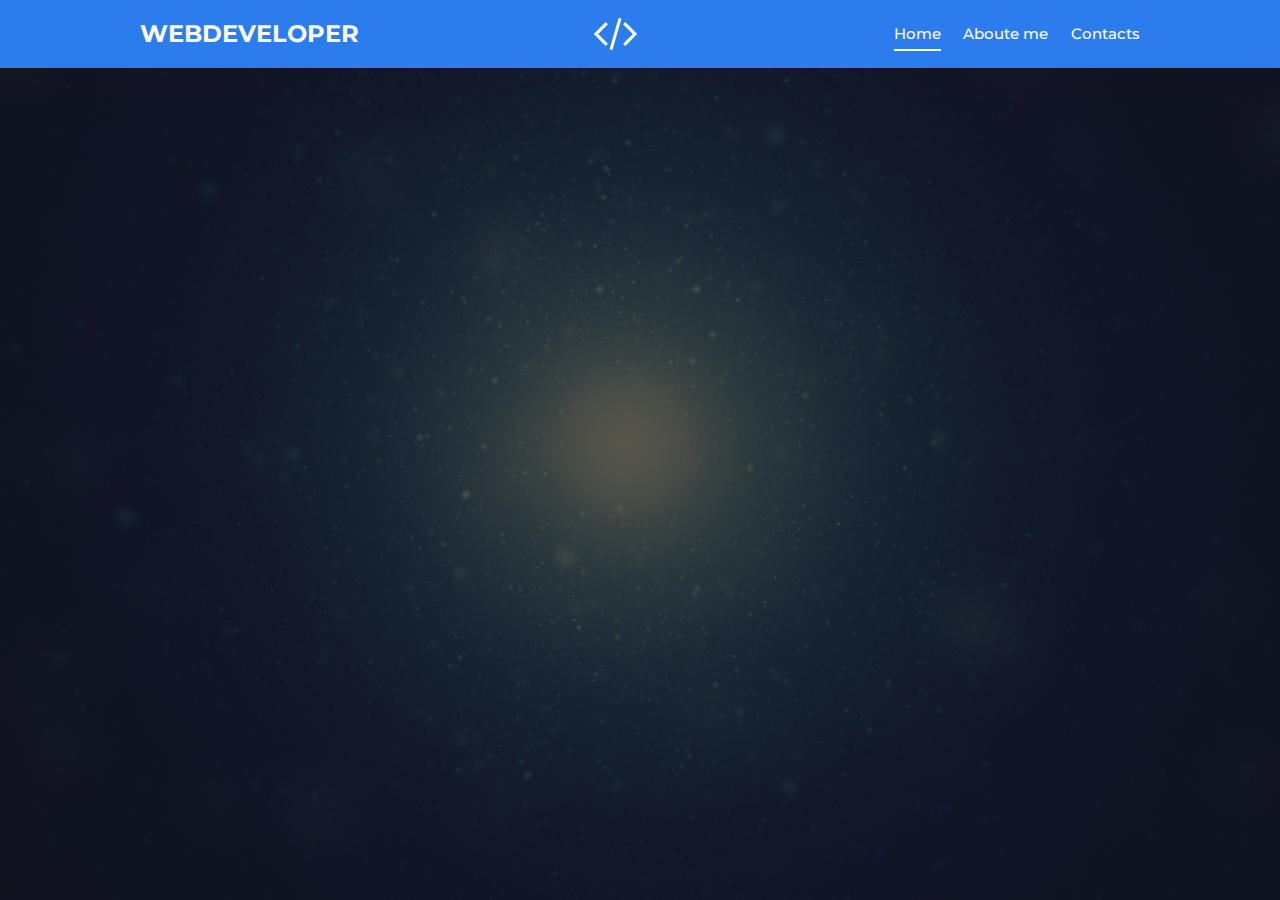
==== index.html @ 85d481ac "Site header" ====
<!DOCTYPE html>
<html lang="en">

<head>
  <meta charset="UTF-8">
  <link rel="preconnect" href="https://fonts.gstatic.com">
  <link href="https://fonts.googleapis.com/css2?family=Montserrat:wght@300;400;500;700&display=swap" rel="stylesheet">
  <link rel="stylesheet" href="css/style.css">
  <title>Personal folio</title>
</head>

<body>
  <div class="page">
    <div class="header">

      <div class="container">
        <div class="header-inner">

          <div class="header-brand">
            WEBDEVELOPER
          </div>
          
          <div class="header-logo">
            <img src="img/code.svg" alt="logo">
          </div>
          
          <nav class="header-nav">
            <a class="header-nav-link active" href="#">Home</a>
            <a class="header-nav-link" href="#">Aboute me</a>
            <a class="header-nav-link" href="#">Contacts</a>
          </nav>
          
        </div>
      </div>

    </div>
  </div>
</body>
 
</html>
---- css/style.css ----
html {
  font-size: 15px;
}

body {
  margin: 0;

  font-family: "Montserrat", sans-serif;
  font-size: 1rem;
  line-height: 1.6;
}

*,
*:before,
*:after {
  box-sizing: border-box;
}

h1,
h2,
h3,
h4,
h5,
h6 {
  margin: 0;
}

p {
  margin: 0 0 10px;
}

.container {
  width: 100%;
  max-width: 1000px;
  margin: 0 auto;
}

/* Page 
==============*/
.page {
  width: 100%;
  height: 100vh;

  background: url("../img/bg.jpg") center no-repeat;
  background-size: cover;
}

/* Header 
==============*/

.header {
  padding: 1rem 0;
  background-color: #2b7ded;
}

.header-inner {
  display: flex;
  justify-content: space-between;
  align-items: center;
}

.header-brand {
  font-size: 1.6rem;
  font-weight: 700;
  color: #fff;
  text-transform: uppercase;
}

.header-logo img {
  display: block;
}

.header-nav {
  display: flex;
}

.header-nav-link {
  margin-left: 1.5rem;

  color: #fff;
  font-size: 1rem;
  font-weight: 500;
  text-decoration: none;

  transition: color .2s linear;
}

.header-nav-link:hover {
  color:#a8ccff
}

.header-nav-link.active {
  position: relative;
}

.header-nav-link.active:after {
  content: '';
  width: 100%;
  height: 2px;
  background-color: #fff;

  position: absolute;
  left: 0;
  bottom: -5px;
}
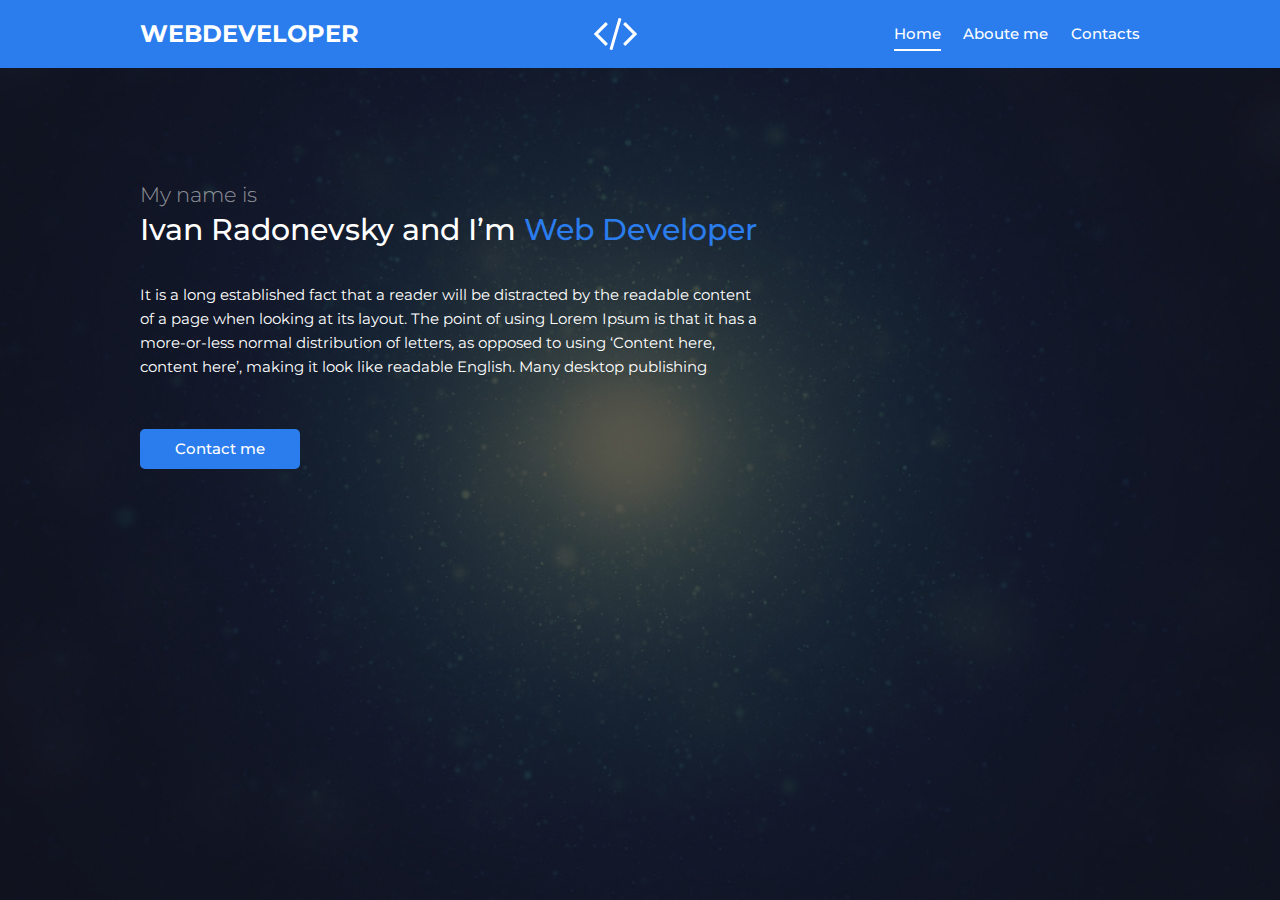
==== commit 1d4340e9: "Home page" ====
--- a/index.html
+++ b/index.html
@@ -11,30 +11,45 @@
 
 <body>
   <div class="page">
-    <div class="header">
-
+    <!-- Header -->
+    <header class="header">
       <div class="container">
         <div class="header-inner">
 
           <div class="header-brand">
             WEBDEVELOPER
           </div>
-          
+
           <div class="header-logo">
             <img src="img/code.svg" alt="logo">
           </div>
-          
+
           <nav class="header-nav">
             <a class="header-nav-link active" href="#">Home</a>
             <a class="header-nav-link" href="#">Aboute me</a>
             <a class="header-nav-link" href="#">Contacts</a>
           </nav>
-          
+
         </div>
+      </div> <!-- /.container -->
+    </header>
+
+
+    <div class="container">
+      <div class="content">
+        <h2 class="subtitle">My name is</h2>
+        <h1 class="title">Ivan Radonevsky and I’m <span>Web Developer</span></h1>
+        <div class="text">
+          <p>It is a long established fact that a reader will be distracted by the readable content of a page when
+            looking at its layout. The point of using Lorem Ipsum is that it has a more-or-less normal distribution of
+            letters, as opposed to using ‘Content here, content here’, making it look like readable English. Many
+            desktop publishing</p>
+        </div>
+        <a class="btn" href="#">Contact me</a>
       </div>
+    </div>
 
-    </div>
-  </div>
+  </div> <!-- /.page -->
 </body>
- 
+
 </html>--- a/css/style.css
+++ b/css/style.css
@@ -49,6 +49,7 @@
 ==============*/
 
 .header {
+  margin-bottom: 110px;
   padding: 1rem 0;
   background-color: #2b7ded;
 }
@@ -104,3 +105,57 @@
   bottom: -5px;
 }
 
+/* Content 
+==============*/
+
+.content {
+  width: 622px;
+}
+
+.subtitle {
+  font-size: 1.4rem;
+  color: rgba(225, 225, 225, .6);
+  font-weight: 300;
+}
+
+.title {
+  margin-bottom: 35px;
+
+  font-size: 2rem;
+  font-weight: 500;
+  color: #fff;
+  line-height: 1.2;
+}
+
+.title span {
+  color: #2B7DED;
+}
+
+.text {
+  margin-bottom: 50px;
+
+  font-size: 1rem;
+  color: #fff;
+}
+
+/* Btn 
+==============*/
+
+.btn {
+  display: inline-block;
+  padding: 12px 35px;
+
+  font-size: 1rem;
+  line-height: 1.1;
+  font-weight: 500;
+  color: #fff;
+  background-color: #2B7DED;
+  border-radius: 5px;
+  text-decoration: none;
+  
+  transition: background-color .2s linear;
+}
+
+.btn:hover {
+  background-color: #1e65c9;
+}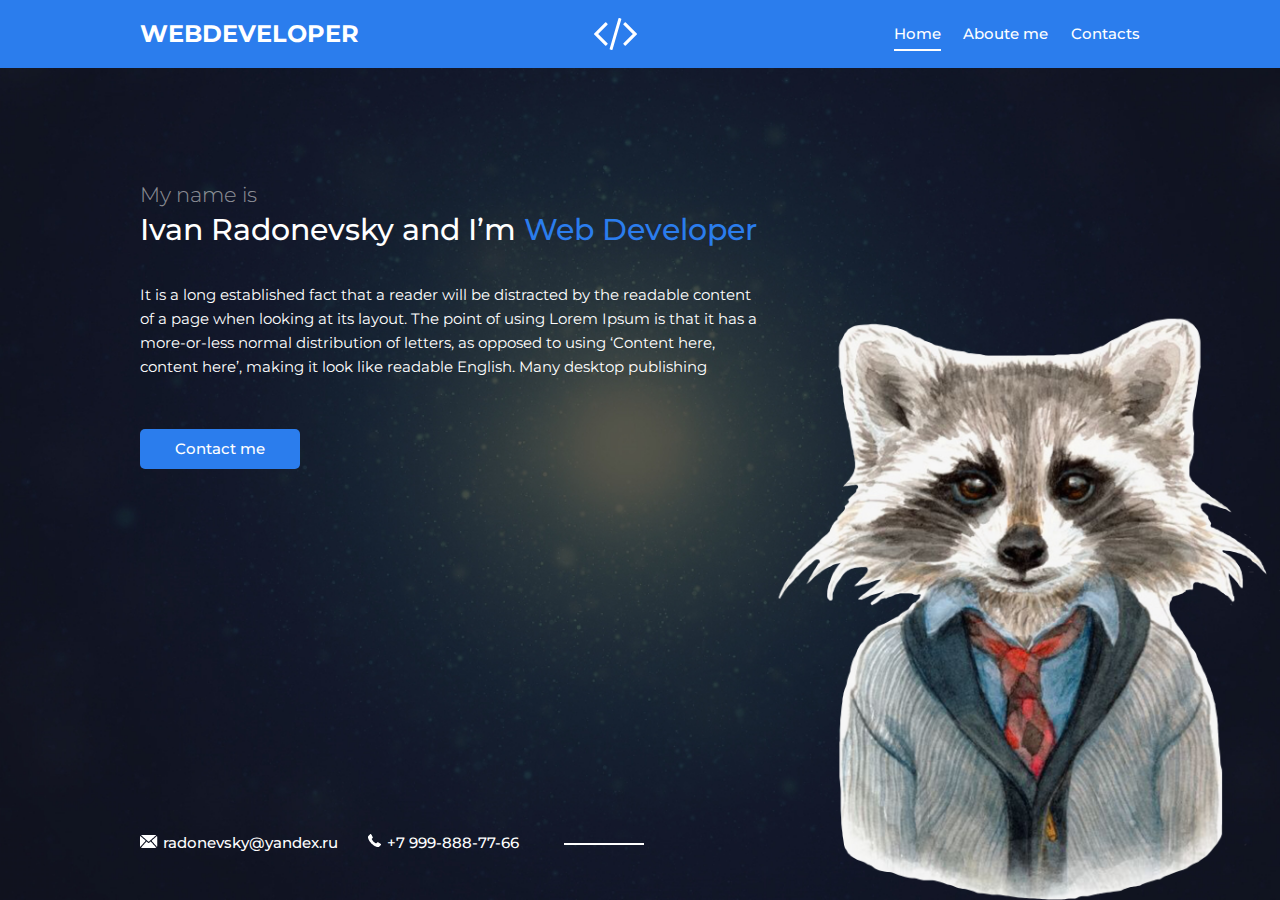
==== commit a7b801c1: "main-photo, footer" ====
--- a/index.html
+++ b/index.html
@@ -34,9 +34,9 @@
       </div> <!-- /.container -->
     </header>
 
-
+    <!-- Content -->
     <div class="container">
-      <div class="content">
+      <main class="content">
         <h2 class="subtitle">My name is</h2>
         <h1 class="title">Ivan Radonevsky and I’m <span>Web Developer</span></h1>
         <div class="text">
@@ -46,8 +46,26 @@
             desktop publishing</p>
         </div>
         <a class="btn" href="#">Contact me</a>
-      </div>
-    </div>
+      </main>
+    </div> <!-- /.container -->
+    <img class="main-photo" src="img/main-photo-personal-folio.png" alt="">
+
+    <!-- Footer -->
+    <footer class="footer">
+      <div class="container">
+        <div class="contacts">
+
+          <a class="contacts-link" href="mailto:radonevsky@yanex.ru">
+            <img class="contacts-icon" src="img/mail-black-envelope-symbol.png" alt="">radonevsky@yandex.ru
+          </a>
+
+          <a class="contacts-link" href="tel:+79998887766">
+            <img class="contacts-icon" src="img/phone-receiver.png" alt="">+7 999-888-77-66
+          </a>
+
+        </div>
+      </div> <!-- /.container -->
+    </footer>
 
   </div> <!-- /.page -->
 </body>
--- a/css/style.css
+++ b/css/style.css
@@ -41,6 +41,7 @@
   width: 100%;
   height: 100vh;
 
+  position: relative;
   background: url("../img/bg.jpg") center no-repeat;
   background-size: cover;
 }
@@ -158,4 +159,67 @@
 
 .btn:hover {
   background-color: #1e65c9;
+}
+
+/* Main-photo
+==============*/
+.main-photo {
+  height: 600px;
+  width: auto;
+  position: absolute;
+
+  bottom: 0;
+  right: 0;
+}
+
+/* Footer
+==============*/
+.footer {
+  width: 100%;
+
+  position: absolute;
+  bottom: 45px;
+  left: 0;
+}
+
+.contacts {
+  display: flex;
+  align-items: center;
+}
+
+.contacts-link {
+  margin-right: 2rem;
+
+  font-size: 1rem;
+  color: #fff;
+  text-decoration: none;
+  font-weight: 500;  
+}
+
+.contacts-icon {
+  margin-right: 5px;
+}
+
+.contacts-link:hover {
+  text-decoration: underline;
+}
+
+.contacts-link:last-child {
+  margin-right: 0;
+  position: relative;
+}
+
+.contacts-link:last-child:after {
+  content: "";
+  display: block;
+  width: 80px;
+  height: 2px;
+  margin-left: 3rem;
+
+  background-color: #fff;
+  pointer-events: none;
+
+  position: absolute;
+  left: 100%;
+  top: 50%;
 }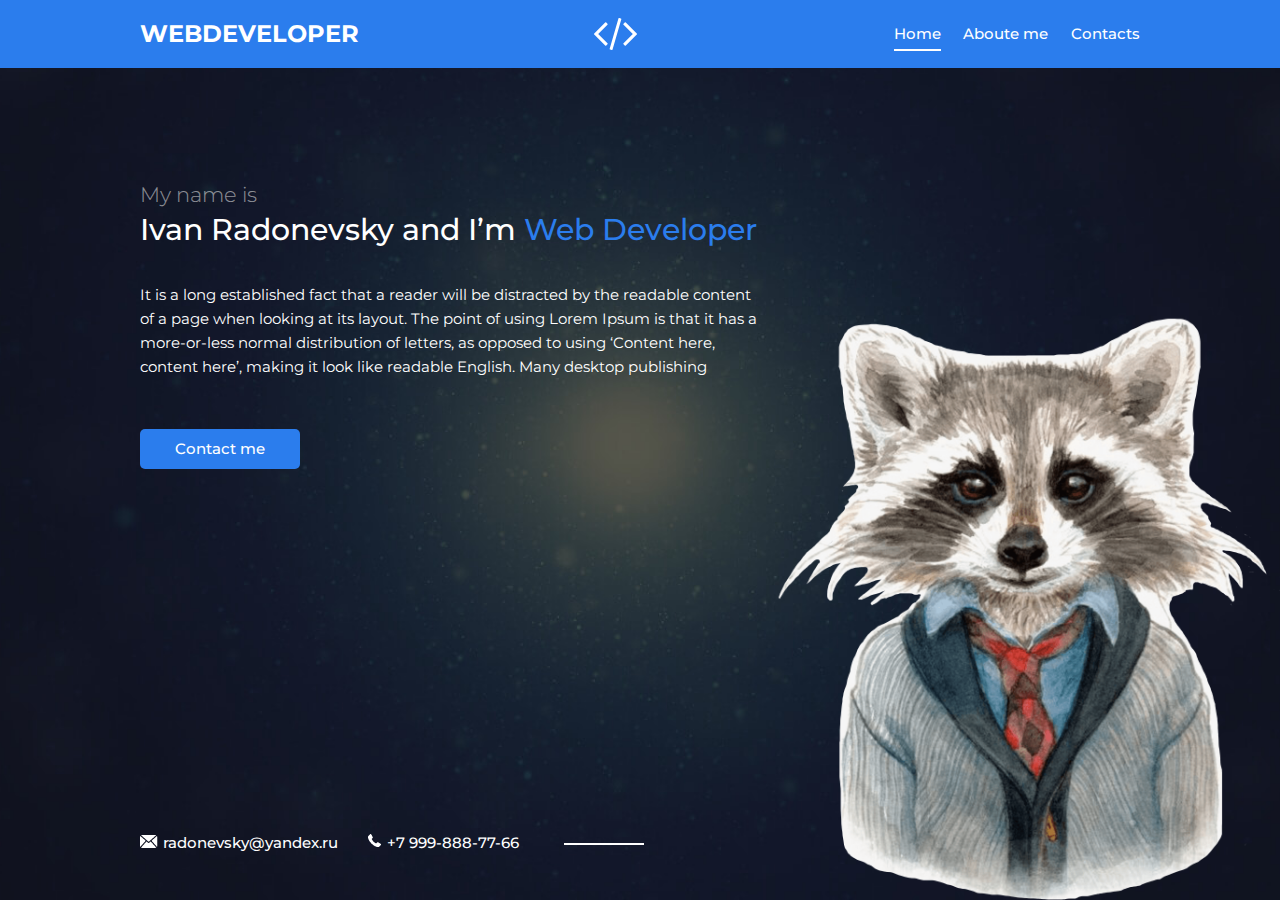
==== commit e8bd95e9: "favicon" ====
--- a/index.html
+++ b/index.html
@@ -3,9 +3,11 @@
 
 <head>
   <meta charset="UTF-8">
+  <meta name="viewport" content="width=device-width, inital-scale">
   <link rel="preconnect" href="https://fonts.gstatic.com">
   <link href="https://fonts.googleapis.com/css2?family=Montserrat:wght@300;400;500;700&display=swap" rel="stylesheet">
   <link rel="stylesheet" href="css/style.css">
+  <link rel="icon" type="img/png" href="img/raccoon32.png">
   <title>Personal folio</title>
 </head>
 
@@ -25,9 +27,9 @@
           </div>
 
           <nav class="header-nav">
-            <a class="header-nav-link active" href="#">Home</a>
-            <a class="header-nav-link" href="#">Aboute me</a>
-            <a class="header-nav-link" href="#">Contacts</a>
+            <a class="header-nav-link active" href="index.html">Home</a>
+            <a class="header-nav-link" href="about.html">Aboute me</a>
+            <a class="header-nav-link" href="contacts.html">Contacts</a>
           </nav>
 
         </div>
@@ -37,8 +39,10 @@
     <!-- Content -->
     <div class="container">
       <main class="content">
-        <h2 class="subtitle">My name is</h2>
-        <h1 class="title">Ivan Radonevsky and I’m <span>Web Developer</span></h1>
+        <div class="content-header">
+          <h2 class="subtitle">My name is</h2>
+          <h1 class="title">Ivan Radonevsky and I’m <span>Web Developer</span></h1>
+        </div>
         <div class="text">
           <p>It is a long established fact that a reader will be distracted by the readable content of a page when
             looking at its layout. The point of using Lorem Ipsum is that it has a more-or-less normal distribution of
--- a/css/style.css
+++ b/css/style.css
@@ -26,13 +26,14 @@
 }
 
 p {
-  margin: 0 0 10px;
+  margin: 0 0 20px;
 }
 
 .container {
   width: 100%;
-  max-width: 1000px;
+  max-width: 1030px;
   margin: 0 auto;
+  padding: 0 1rem;
 }
 
 /* Page 
@@ -40,10 +41,12 @@
 .page {
   width: 100%;
   height: 100vh;
+  min-height: 770px;
 
   position: relative;
   background: url("../img/bg.jpg") center no-repeat;
   background-size: cover;
+  overflow: hidden;
 }
 
 /* Header 
@@ -84,11 +87,11 @@
   font-weight: 500;
   text-decoration: none;
 
-  transition: color .2s linear;
+  transition: color 0.2s linear;
 }
 
 .header-nav-link:hover {
-  color:#a8ccff
+  color: #a8ccff;
 }
 
 .header-nav-link.active {
@@ -96,7 +99,7 @@
 }
 
 .header-nav-link.active:after {
-  content: '';
+  content: "";
   width: 100%;
   height: 2px;
   background-color: #fff;
@@ -110,17 +113,23 @@
 ==============*/
 
 .content {
-  width: 622px;
+  height: 100%;
+  width: 100%;
+  max-width: 622px;
 }
 
 .subtitle {
   font-size: 1.4rem;
-  color: rgba(225, 225, 225, .6);
+  color: rgba(225, 225, 225, 0.6);
   font-weight: 300;
 }
 
+.content-header {
+  margin-bottom: 35px;
+}
+
 .title {
-  margin-bottom: 35px;
+  margin-bottom: 10px;
 
   font-size: 2rem;
   font-weight: 500;
@@ -129,7 +138,7 @@
 }
 
 .title span {
-  color: #2B7DED;
+  color: #2b7ded;
 }
 
 .text {
@@ -146,15 +155,23 @@
   display: inline-block;
   padding: 12px 35px;
 
+  font-family: inherit;
   font-size: 1rem;
   line-height: 1.1;
   font-weight: 500;
   color: #fff;
-  background-color: #2B7DED;
+  background-color: #2b7ded;
   border-radius: 5px;
   text-decoration: none;
-  
-  transition: background-color .2s linear;
+  border: none;
+  cursor: pointer;
+
+  transition: background-color 0.2s linear;
+}
+
+.btn-full {
+  display: block;
+  width: 100%;
 }
 
 .btn:hover {
@@ -193,7 +210,7 @@
   font-size: 1rem;
   color: #fff;
   text-decoration: none;
-  font-weight: 500;  
+  font-weight: 500;
 }
 
 .contacts-icon {
@@ -222,4 +239,142 @@
   position: absolute;
   left: 100%;
   top: 50%;
+}
+
+/* Form
+==============*/
+.form {
+  width: 100%;
+  max-width: 280px;
+}
+
+.form-group {
+  margin-bottom: 20px;
+}
+
+.input,
+.textarea {
+  width: 100%;
+  padding: 12px 18px;
+  display: block;
+
+  color: #fff;
+  font-family: inherit;
+  font-size: 1rem;
+  font-weight: 500;
+
+  background-color: rgba(255, 255, 255, 0.1);
+  border: none;
+  border-radius: 5px;
+}
+
+.textarea {
+  height: 100px;
+  resize: none;
+}
+
+.input:active,
+.textarea:active {
+  border: none;
+}
+
+.input::placeholder,
+.textarea::placeholder {
+  color: #fff;
+}
+
+/* Media
+==============*/
+
+@media (max-width: 1200px) {
+  .main-photo {
+    height: 500px;
+    margin-bottom: 4rem;
+
+    right: -100px;
+  }
+}
+
+@media (max-width: 767px) {
+
+  .page {
+    min-height: 100vh;
+    height: auto;
+    padding-bottom: 2rem;
+  }
+
+  .header {
+    margin-bottom: 30px;
+  }
+  .header-logo {
+    display: none;
+  }
+
+  .header-brand {
+    font-size: 1.2rem;
+  }
+
+  .content {
+    max-width: none;
+    margin-bottom: 50px;
+    text-align: center;
+  }
+
+  .form {
+    margin: 0 auto;
+  }
+
+  .footer {
+    position: static;
+  }
+
+  .contacts {
+    flex-direction: column;
+  }
+
+  .contacts-link {
+    margin-right: 0;
+  }
+
+  .contacts-link:last-child:after {
+    display: none;
+  }
+
+  .main-photo {
+    display: none;
+  }
+}
+
+@media (max-width: 565px) {
+
+  .header-inner {
+    flex-direction: column;
+  }
+
+  .header-brand {
+    margin-bottom: 1rem;
+  }
+
+  .form {
+    max-width: 100%;
+  }
+
+}
+
+@media (max-width: 320px) {
+  .subtitle {
+    font-size: 1.2rem;
+  }
+
+  .title {
+    font-size: 1.6rem;
+  }
+  
+  .content-header {
+    margin-bottom: 25px;
+  }
+
+  .text {
+    margin-bottom: 25px;
+  }
 }